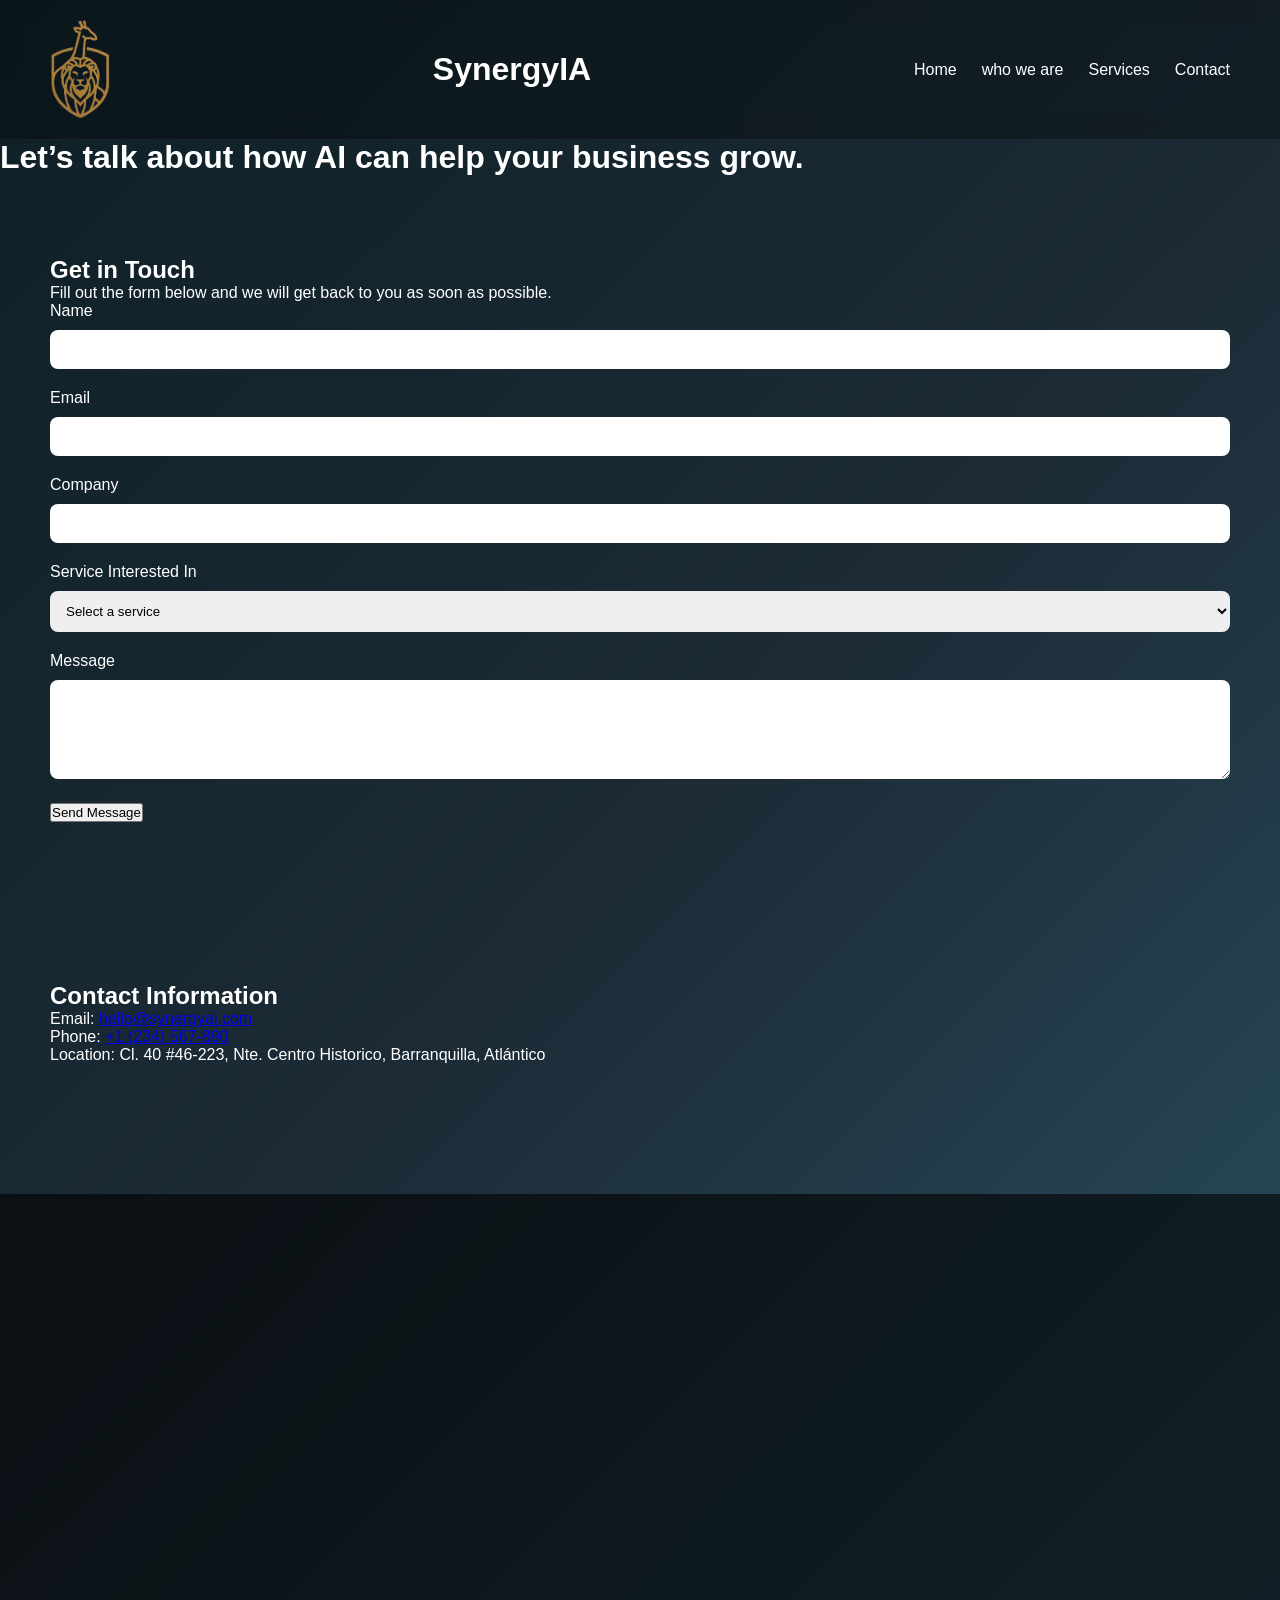
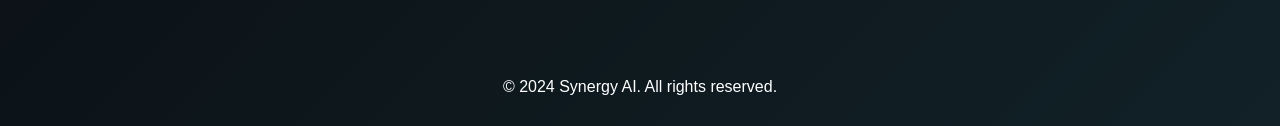
==== contact.html @ b2319dc8 "Update code" ====
<!DOCTYPE html>
<html lang="en">
<head>
  <meta charset="UTF-8">
  <meta name="viewport" content="width=device-width, initial-scale=1.0">
  <title> Contact - Synergy AI</title>
  <meta name="description" content="Contact Synergy AI for AI consulting, strategy, implementation, and training services.">
    <link rel="stylesheet" href="styles.css">
    <link rel="icon" type="image/png"  href="SynergyIA.png">

</head>
<body>
    <header>
        <img class="logo" src="SynergyIA.png" alt="Logo"> 
        <h1>SynergyIA</h1>
        <nav>
            <ul>
                <li><a href="index.html">Home</a></li>
                <li><a href="who_we_are.html">who we are </a></li>
                <li><a href="services.html">Services</a></li>
                <li><a href="contact.html" class="active">Contact</a></li>
            </ul>
        </nav>
    </header>

        <H1>Let’s talk about how AI can help your business grow.</H1>


    <main>
        <section>
            <h2>Get in Touch</h2>
            <p>Fill out the form below and we will get back to you as soon as possible.</p>

            <form action="#" method="post">
            <label for="name">Name</label>
            <input type="text" id="name" name="name" required>

            <label for="email">Email</label>
            <input type="email" id="email" name="email" required>

            <label for="company">Company</label>
            <input type="text" id="company" name="company">

            <label for="service">Service Interested In</label>
            <select id="service" name="service">
            <option value="">Select a service</option>
            <option value="audit">AI Audit</option>
            <option value="strategy">AI Strategy</option>
            <option value="implementation">AI Implementation</option>
            <option value="training">Team Training</option>
            </select>

            <label for="message">Message</label>
            <textarea id="message" name="message" rows="5" required></textarea>

            <button type="submit">Send Message</button>
            </form>
        </section>

        <section>
            <h2>Contact Information</h2>
            <p>Email: <a href="hello@synergyai.com">hello@synergyai.com</a></p>
            <p>Phone: <a href="tel:+1234567890">+1 (234) 567-890</a></p>
            <p>Location: Cl. 40 #46-223, Nte. Centro Historico, Barranquilla, Atlántico</p>
            </section>
    </main>

</body>

        <footer>
                <iframe src="https://www.google.com/maps/embed?pb=!1m18!1m12!1m3!1d3916.6663840545234!2d-74.78323822630094!3d10.98853455524828!2m3!1f0!2f0!3f0!3m2!1i1024!2i768!4f13.1!3m3!1m2!1s0x8ef42d0025832995%3A0x6ee5ef55547f7da6!2sRiwi!5e0!3m2!1ses-419!2sco!4v1775867979287!5m2!1ses-419!2sco" width="600" height="450" style="border:0;" allowfullscreen="" loading="lazy" referrerpolicy="no-referrer-when-downgrade"></iframe>
                <p>© 2024 Synergy AI. All rights reserved.</p>
        </footer>
</html>
---- styles.css ----
/* ===== RESET ===== */
* {
    margin: 0;
    padding: 0;
    box-sizing: border-box;
}

/* ===== BODY ===== */
body {
    font-family: 'Segoe UI', sans-serif;
    background: linear-gradient(135deg, #0f2027, #1c2b36, #2c5364);
    color: white;
}

/* ===== HEADER ===== */
header {
    display: flex;
    justify-content: space-between;
    align-items: center;
    padding: 20px 50px;
    background: rgba(0,0,0,0.3);
    backdrop-filter: blur(10px);
    position: sticky;
    top: 0;
    z-index: 1000;
}

.logo {
    width: 60px;
}

/* NAV */
nav ul {
    display: flex;
    gap: 25px;
    list-style: none;
}

nav a {
    color: white;
    text-decoration: none;
    font-weight: 500;
    transition: 0.3s;
}

nav a:hover {
    color: #B88E44;
}

/* ===== HERO SECTION ===== */
.hero {
    height: 90vh;
    display: flex;
    justify-content: center;
    align-items: center;
    text-align: center;
    flex-direction: column;
    padding: 0 20px;
}

.hero h1 {
    font-size: 3rem;
    max-width: 800px;
}

.hero p {
    margin-top: 20px;
    font-size: 1.2rem;
    color: #ccc;
    max-width: 600px;
}

/* BOTÓN PRINCIPAL */
.btn-primary {
    margin-top: 30px;
    padding: 15px 30px;
    background: linear-gradient(135deg, #B88E44, #d4af37);
    border: none;
    border-radius: 10px;
    color: white;
    font-weight: bold;
    cursor: pointer;
    transition: 0.3s;
    text-decoration: none;
}

.btn-primary:hover {
    transform: translateY(-3px);
    box-shadow: 0 10px 25px rgba(184, 142, 68, 0.5);
}

/* ===== SECCIONES ===== */
section {
    padding: 80px 50px;
}

/* TITULOS */
.section-title {
    text-align: center;
    margin-bottom: 40px;
}

/* ===== CARDS (SERVICIOS) ===== */
.cards {
    display: grid;
    grid-template-columns: repeat(auto-fit, minmax(250px, 1fr));
    gap: 25px;
}

.card {
    background: rgba(255,255,255,0.05);
    padding: 25px;
    border-radius: 15px;
    backdrop-filter: blur(10px);
    transition: 0.3s;
    border: 1px solid rgba(255,255,255,0.1);
}

.card:hover {
    transform: translateY(-10px);
    box-shadow: 0 15px 40px rgba(184, 142, 68, 0.4);
}

/* ===== BENEFICIOS ===== */
.features {
    display: grid;
    grid-template-columns: repeat(auto-fit, minmax(200px,1fr));
    gap: 20px;
    text-align: center;
}

.feature {
    padding: 20px;
}

/* ===== CTA FINAL ===== */
.cta {
    text-align: center;
    background: linear-gradient(135deg, #B88E44, #8a6b2f);
    border-radius: 20px;
    margin: 50px;
    padding: 50px 20px;
}

.cta h2 {
    margin-bottom: 20px;
}

/* ===== FOOTER ===== */
footer {
    text-align: center;
    padding: 30px;
    background: rgba(0,0,0,0.6);
    margin-top: 50px;
}

/* ===== FORM ===== */
input, textarea, select {
    width: 100%;
    padding: 12px;
    margin-top: 10px;
    margin-bottom: 20px;
    border-radius: 8px;
    border: none;
}

/* ===== RESPONSIVE ===== */
@media (max-width: 768px) {
    header {
        flex-direction: column;
    }

    .hero h1 {
        font-size: 2rem;
    }
}
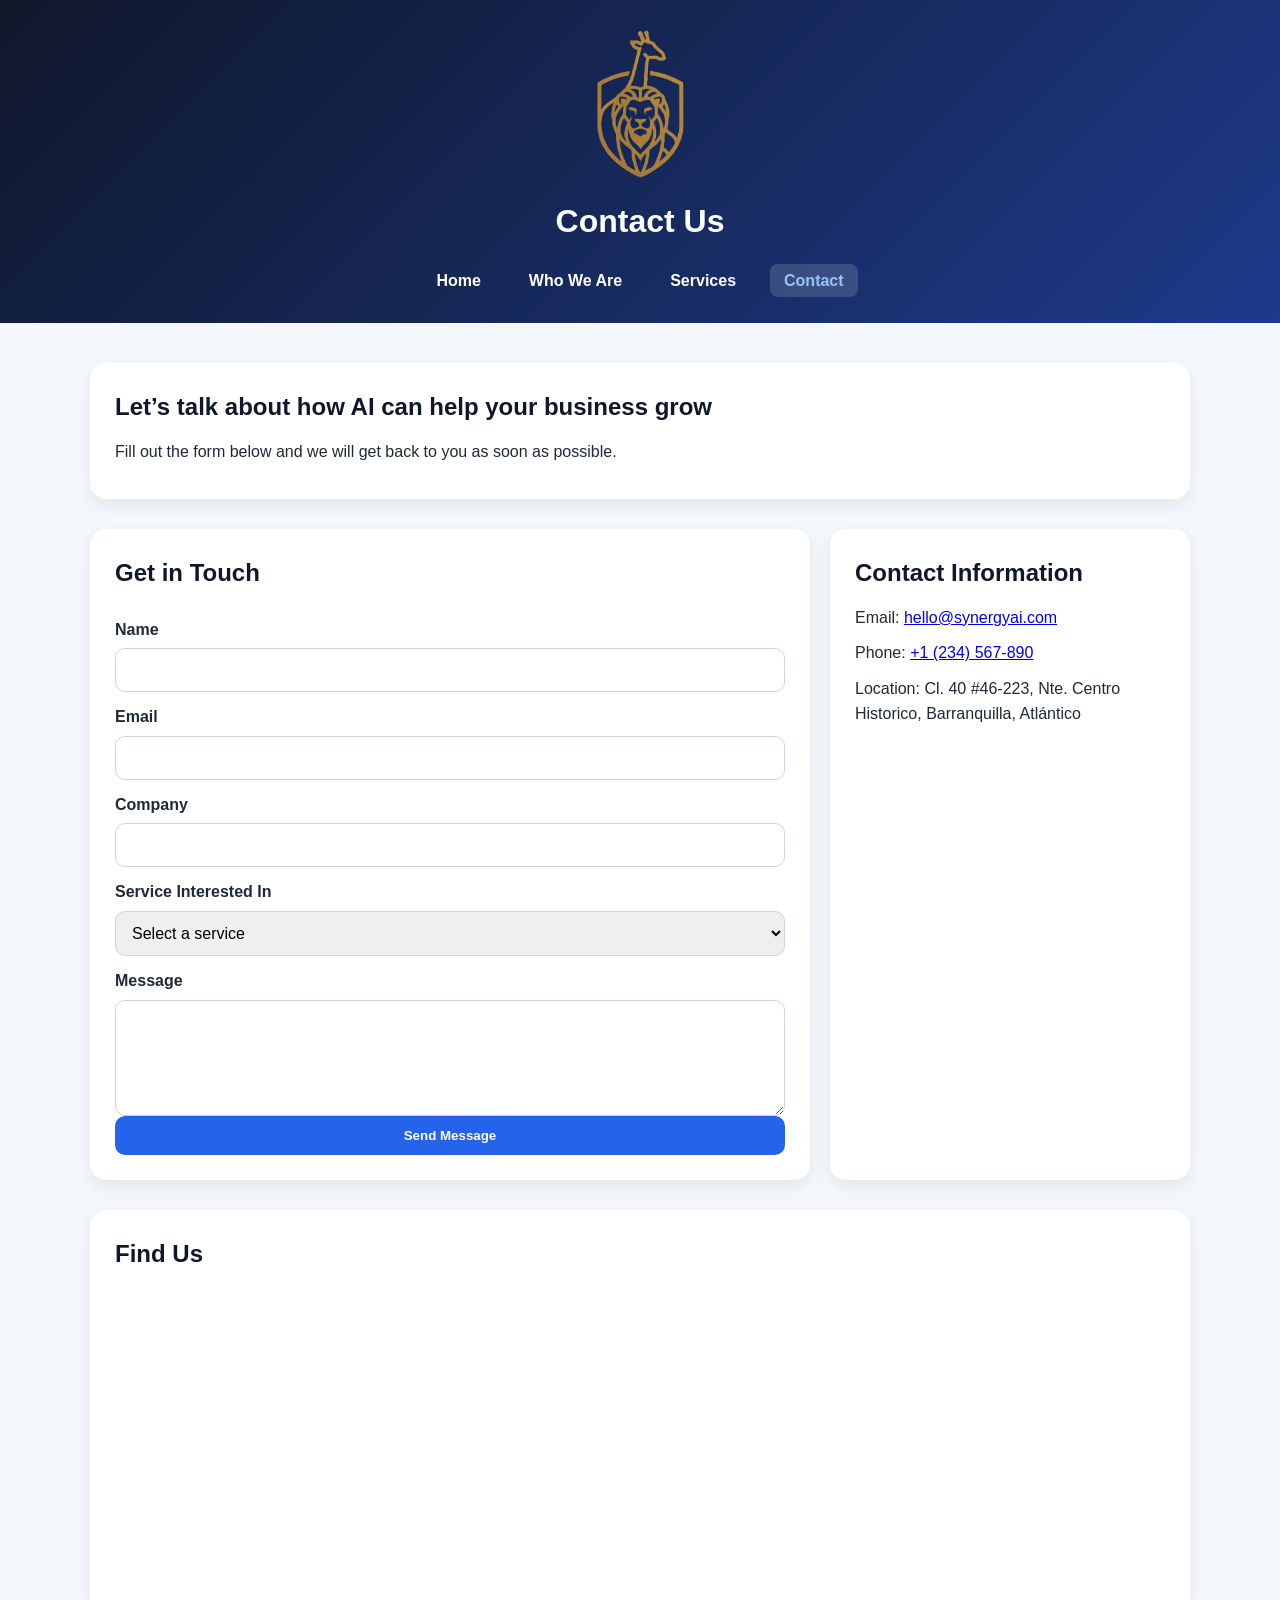
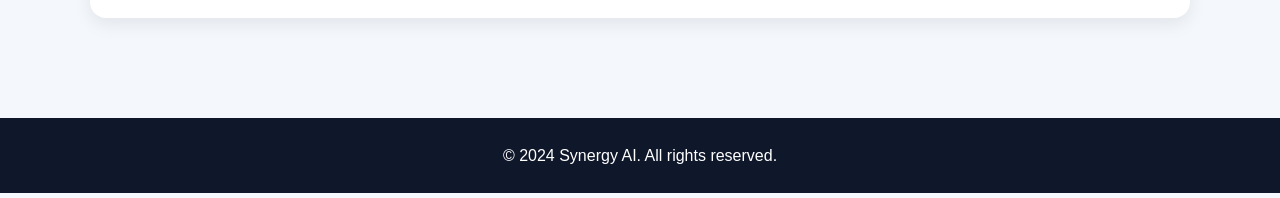
==== commit ba7b258d: "update code" ====
--- a/contact.html
+++ b/contact.html
@@ -1,77 +1,91 @@
 <!DOCTYPE html>
 <html lang="en">
 <head>
-  <meta charset="UTF-8">
-  <meta name="viewport" content="width=device-width, initial-scale=1.0">
-  <title> Contact - Synergy AI</title>
-  <meta name="description" content="Contact Synergy AI for AI consulting, strategy, implementation, and training services.">
+    <meta charset="UTF-8">
+    <meta name="viewport" content="width=device-width, initial-scale=1.0">
+    <title>Contact | Synergy AI</title>
+    <meta name="description" content="Contact Synergy AI for AI consulting, strategy, implementation, and training services.">
     <link rel="stylesheet" href="styles.css">
-    <link rel="icon" type="image/png"  href="SynergyIA.png">
-
+    <link rel="icon" type="image/png" href="SynergyIA.png">
 </head>
 <body>
-    <header>
-        <img class="logo" src="SynergyIA.png" alt="Logo"> 
-        <h1>SynergyIA</h1>
-        <nav>
-            <ul>
-                <li><a href="index.html">Home</a></li>
-                <li><a href="who_we_are.html">who we are </a></li>
-                <li><a href="services.html">Services</a></li>
-                <li><a href="contact.html" class="active">Contact</a></li>
-            </ul>
-        </nav>
+    <header class="site-header">
+        <div class="container">
+            <img class="logo" src="SynergyIA.png" alt="SynergyIA logo">
+            <h1>Contact Us</h1>
+            <nav>
+                <ul class="nav-menu">
+                    <li><a href="index.html">Home</a></li>
+                    <li><a href="who_we_are.html">Who We Are</a></li>
+                    <li><a href="services.html">Services</a></li>
+                    <li><a href="contact.html" class="active">Contact</a></li>
+                </ul>
+            </nav>
+        </div>
     </header>
 
-        <H1>Let’s talk about how AI can help your business grow.</H1>
-
-
-    <main>
-        <section>
-            <h2>Get in Touch</h2>
+    <main class="container">
+        <section class="card">
+            <h2>Let’s talk about how AI can help your business grow</h2>
             <p>Fill out the form below and we will get back to you as soon as possible.</p>
-
-            <form action="#" method="post">
-            <label for="name">Name</label>
-            <input type="text" id="name" name="name" required>
-
-            <label for="email">Email</label>
-            <input type="email" id="email" name="email" required>
-
-            <label for="company">Company</label>
-            <input type="text" id="company" name="company">
-
-            <label for="service">Service Interested In</label>
-            <select id="service" name="service">
-            <option value="">Select a service</option>
-            <option value="audit">AI Audit</option>
-            <option value="strategy">AI Strategy</option>
-            <option value="implementation">AI Implementation</option>
-            <option value="training">Team Training</option>
-            </select>
-
-            <label for="message">Message</label>
-            <textarea id="message" name="message" rows="5" required></textarea>
-
-            <button type="submit">Send Message</button>
-            </form>
         </section>
 
-        <section>
-            <h2>Contact Information</h2>
-            <p>Email: <a href="hello@synergyai.com">hello@synergyai.com</a></p>
-            <p>Phone: <a href="tel:+1234567890">+1 (234) 567-890</a></p>
-            <p>Location: Cl. 40 #46-223, Nte. Centro Historico, Barranquilla, Atlántico</p>
-            </section>
+        <section class="contact-grid">
+            <div class="card">
+                <h2>Get in Touch</h2>
+
+                <form action="#" method="post">
+                    <label for="name">Name</label>
+                    <input type="text" id="name" name="name" required>
+
+                    <label for="email">Email</label>
+                    <input type="email" id="email" name="email" required>
+
+                    <label for="company">Company</label>
+                    <input type="text" id="company" name="company">
+
+                    <label for="service">Service Interested In</label>
+                    <select id="service" name="service">
+                        <option value="">Select a service</option>
+                        <option value="audit">AI Audit</option>
+                        <option value="strategy">AI Strategy</option>
+                        <option value="implementation">AI Implementation</option>
+                        <option value="training">Team Training</option>
+                    </select>
+
+                    <label for="message">Message</label>
+                    <textarea id="message" name="message" rows="5" required></textarea>
+
+                    <button type="submit" class="btn">Send Message</button>
+                </form>
+            </div>
+
+            <div class="card">
+                <h2>Contact Information</h2>
+                <p>Email: <a href="mailto:hello@synergyai.com">hello@synergyai.com</a></p>
+                <p>Phone: <a href="tel:+1234567890">+1 (234) 567-890</a></p>
+                <p>Location: Cl. 40 #46-223, Nte. Centro Historico, Barranquilla, Atlántico</p>
+            </div>
+        </section>
+
+        <section class="card">
+            <h2>Find Us</h2>
+            <iframe
+                src="https://www.google.com/maps/embed?pb=!1m18!1m12!1m3!1d3916.6663840545234!2d-74.78323822630094!3d10.98853455524828!2m3!1f0!2f0!3f0!3m2!1i1024!2i768!4f13.1!3m3!1m2!1s0x8ef42d0025832995%3A0x6ee5ef55547f7da6!2sRiwi!5e0!3m2!1ses-419!2sco!4v1775867979287!5m2!1ses-419!2sco"
+                width="100%"
+                height="300"
+                style="border:0;"
+                allowfullscreen=""
+                loading="lazy"
+                referrerpolicy="no-referrer-when-downgrade">
+            </iframe>
+        </section>
     </main>
 
+    <footer class="site-footer">
+        <div class="container">
+            <p>© 2024 Synergy AI. All rights reserved.</p>
+        </div>
+    </footer>
 </body>
-
-        <footer>
-                <iframe src="https://www.google.com/maps/embed?pb=!1m18!1m12!1m3!1d3916.6663840545234!2d-74.78323822630094!3d10.98853455524828!2m3!1f0!2f0!3f0!3m2!1i1024!2i768!4f13.1!3m3!1m2!1s0x8ef42d0025832995%3A0x6ee5ef55547f7da6!2sRiwi!5e0!3m2!1ses-419!2sco!4v1775867979287!5m2!1ses-419!2sco" width="600" height="450" style="border:0;" allowfullscreen="" loading="lazy" referrerpolicy="no-referrer-when-downgrade"></iframe>
-                <p>© 2024 Synergy AI. All rights reserved.</p>
-        </footer>
-</html>
-
-
-
+</html>
--- a/styles.css
+++ b/styles.css
@@ -1,176 +1,258 @@
-/* ===== RESET ===== */
 * {
     margin: 0;
     padding: 0;
     box-sizing: border-box;
 }
 
-/* ===== BODY ===== */
 body {
-    font-family: 'Segoe UI', sans-serif;
-    background: linear-gradient(135deg, #0f2027, #1c2b36, #2c5364);
-    color: white;
-}
-
-/* ===== HEADER ===== */
-header {
-    display: flex;
-    justify-content: space-between;
-    align-items: center;
-    padding: 20px 50px;
-    background: rgba(0,0,0,0.3);
-    backdrop-filter: blur(10px);
-    position: sticky;
-    top: 0;
-    z-index: 1000;
+    font-family: Arial, sans-serif;
+    line-height: 1.6;
+    background-color: #f4f7fb;
+    color: #1f2937;
+}
+
+.container {
+    width: 90%;
+    max-width: 1100px;
+    margin: 0 auto;
+}
+
+.site-header {
+    background: linear-gradient(135deg, #0f172a, #1e3a8a);
+    color: white;
+    padding: 30px 20px;
+    text-align: center;
 }
 
 .logo {
-    width: 60px;
-}
-
-/* NAV */
-nav ul {
-    display: flex;
-    gap: 25px;
+    width: 90px;
+    height: auto;
+    margin-bottom: 10px;
+}
+
+.site-header h1 {
+    margin-bottom: 20px;
+    font-size: 2rem;
+}
+
+.nav-menu {
     list-style: none;
-}
-
-nav a {
-    color: white;
-    text-decoration: none;
-    font-weight: 500;
-    transition: 0.3s;
-}
-
-nav a:hover {
-    color: #B88E44;
-}
-
-/* ===== HERO SECTION ===== */
-.hero {
-    height: 90vh;
     display: flex;
     justify-content: center;
-    align-items: center;
-    text-align: center;
-    flex-direction: column;
-    padding: 0 20px;
-}
-
-.hero h1 {
-    font-size: 3rem;
-    max-width: 800px;
+    gap: 20px;
+    flex-wrap: wrap;
+}
+
+.nav-menu a {
+    color: white;
+    text-decoration: none;
+    font-weight: bold;
+    padding: 8px 14px;
+    border-radius: 8px;
+    transition: background-color 0.3s ease, color 0.3s ease;
+}
+
+.nav-menu a:hover,
+.nav-menu a.active {
+    background-color: rgba(255, 255, 255, 0.15);
+    color: #93c5fd;
+}
+
+main {
+    padding: 40px 0;
+}
+
+section {
+    margin-bottom: 30px;
+}
+
+.hero {
+    background: white;
+    padding: 30px;
+    border-radius: 16px;
+    box-shadow: 0 6px 18px rgba(0, 0, 0, 0.08);
+    text-align: center;
+}
+
+.hero h2 {
+    margin-bottom: 15px;
+    color: #0f172a;
 }
 
 .hero p {
-    margin-top: 20px;
-    font-size: 1.2rem;
-    color: #ccc;
-    max-width: 600px;
-}
-
-/* BOTÓN PRINCIPAL */
-.btn-primary {
-    margin-top: 30px;
-    padding: 15px 30px;
-    background: linear-gradient(135deg, #B88E44, #d4af37);
+    margin-bottom: 15px;
+}
+
+.card,
+.team-card {
+    background-color: white;
+    padding: 25px;
+    border-radius: 16px;
+    box-shadow: 0 6px 18px rgba(0, 0, 0, 0.08);
+}
+
+.card h2,
+.card h3,
+.team-card h3 {
+    margin-bottom: 12px;
+    color: #0f172a;
+}
+
+.card p,
+.team-card p {
+    margin-bottom: 10px;
+}
+
+.grid {
+    display: grid;
+    grid-template-columns: repeat(2, 1fr);
+    gap: 20px;
+}
+
+.benefits-list {
+    margin: 20px 0;
+    padding-left: 20px;
+    text-align: left;
+}
+
+.benefits-list li {
+    margin-bottom: 10px;
+}
+
+.btn {
+    display: inline-block;
+    background-color: #2563eb;
+    color: white;
+    text-decoration: none;
+    padding: 12px 20px;
     border: none;
     border-radius: 10px;
-    color: white;
-    font-weight: bold;
     cursor: pointer;
-    transition: 0.3s;
-    text-decoration: none;
-}
-
-.btn-primary:hover {
-    transform: translateY(-3px);
-    box-shadow: 0 10px 25px rgba(184, 142, 68, 0.5);
-}
-
-/* ===== SECCIONES ===== */
-section {
-    padding: 80px 50px;
-}
-
-/* TITULOS */
+    font-weight: bold;
+    transition: background-color 0.3s ease;
+}
+
+.btn:hover {
+    background-color: #1d4ed8;
+}
+
 .section-title {
-    text-align: center;
-    margin-bottom: 40px;
-}
-
-/* ===== CARDS (SERVICIOS) ===== */
-.cards {
-    display: grid;
-    grid-template-columns: repeat(auto-fit, minmax(250px, 1fr));
-    gap: 25px;
-}
-
-.card {
-    background: rgba(255,255,255,0.05);
-    padding: 25px;
-    border-radius: 15px;
-    backdrop-filter: blur(10px);
-    transition: 0.3s;
-    border: 1px solid rgba(255,255,255,0.1);
-}
-
-.card:hover {
-    transform: translateY(-10px);
-    box-shadow: 0 15px 40px rgba(184, 142, 68, 0.4);
-}
-
-/* ===== BENEFICIOS ===== */
-.features {
-    display: grid;
-    grid-template-columns: repeat(auto-fit, minmax(200px,1fr));
-    gap: 20px;
-    text-align: center;
-}
-
-.feature {
-    padding: 20px;
-}
-
-/* ===== CTA FINAL ===== */
-.cta {
-    text-align: center;
-    background: linear-gradient(135deg, #B88E44, #8a6b2f);
-    border-radius: 20px;
-    margin: 50px;
-    padding: 50px 20px;
-}
-
-.cta h2 {
+    margin-bottom: 8px;
+    color: #0f172a;
+}
+
+.section-subtitle {
     margin-bottom: 20px;
-}
-
-/* ===== FOOTER ===== */
-footer {
-    text-align: center;
-    padding: 30px;
-    background: rgba(0,0,0,0.6);
-    margin-top: 50px;
-}
-
-/* ===== FORM ===== */
-input, textarea, select {
+    color: #475569;
+}
+
+.team-card {
+    text-align: center;
+}
+
+.team-avatar {
+    font-size: 3rem;
+    margin-bottom: 10px;
+}
+
+.team-role {
+    color: #2563eb;
+    font-weight: bold;
+}
+
+form {
+    display: flex;
+    flex-direction: column;
+}
+
+label {
+    margin-top: 12px;
+    margin-bottom: 6px;
+    font-weight: bold;
+}
+
+input,
+select,
+textarea {
     width: 100%;
     padding: 12px;
-    margin-top: 10px;
-    margin-bottom: 20px;
-    border-radius: 8px;
-    border: none;
-}
-
-/* ===== RESPONSIVE ===== */
+    border: 1px solid #cbd5e1;
+    border-radius: 10px;
+    font-size: 1rem;
+}
+
+textarea {
+    resize: vertical;
+}
+
+.contact-grid {
+    display: grid;
+    grid-template-columns: 2fr 1fr;
+    gap: 20px;
+}
+
+details {
+    margin-top: 12px;
+    padding: 12px;
+    background-color: #f8fafc;
+    border-radius: 10px;
+    border: 1px solid #e2e8f0;
+}
+
+summary {
+    cursor: pointer;
+    font-weight: bold;
+    color: #0f172a;
+}
+
+.cta {
+    text-align: center;
+}
+
+.site-footer {
+    background-color: #0f172a;
+    color: white;
+    text-align: center;
+    padding: 25px 20px;
+    margin-top: 30px;
+}
+
+.site-footer a {
+    color: #93c5fd;
+    text-decoration: none;
+}
+
+.site-footer a:hover {
+    text-decoration: underline;
+}
+
+iframe {
+    width: 100%;
+    border-radius: 12px;
+}
+
 @media (max-width: 768px) {
-    header {
+    .grid,
+    .contact-grid {
+        grid-template-columns: 1fr;
+    }
+
+    .nav-menu {
         flex-direction: column;
-    }
-
-    .hero h1 {
-        font-size: 2rem;
+        gap: 10px;
+    }
+
+    .site-header h1 {
+        font-size: 1.6rem;
+    }
+
+    .logo {
+        width: 75px;
+    }
+
+    .hero,
+    .card,
+    .team-card {
+        padding: 20px;
     }
 }
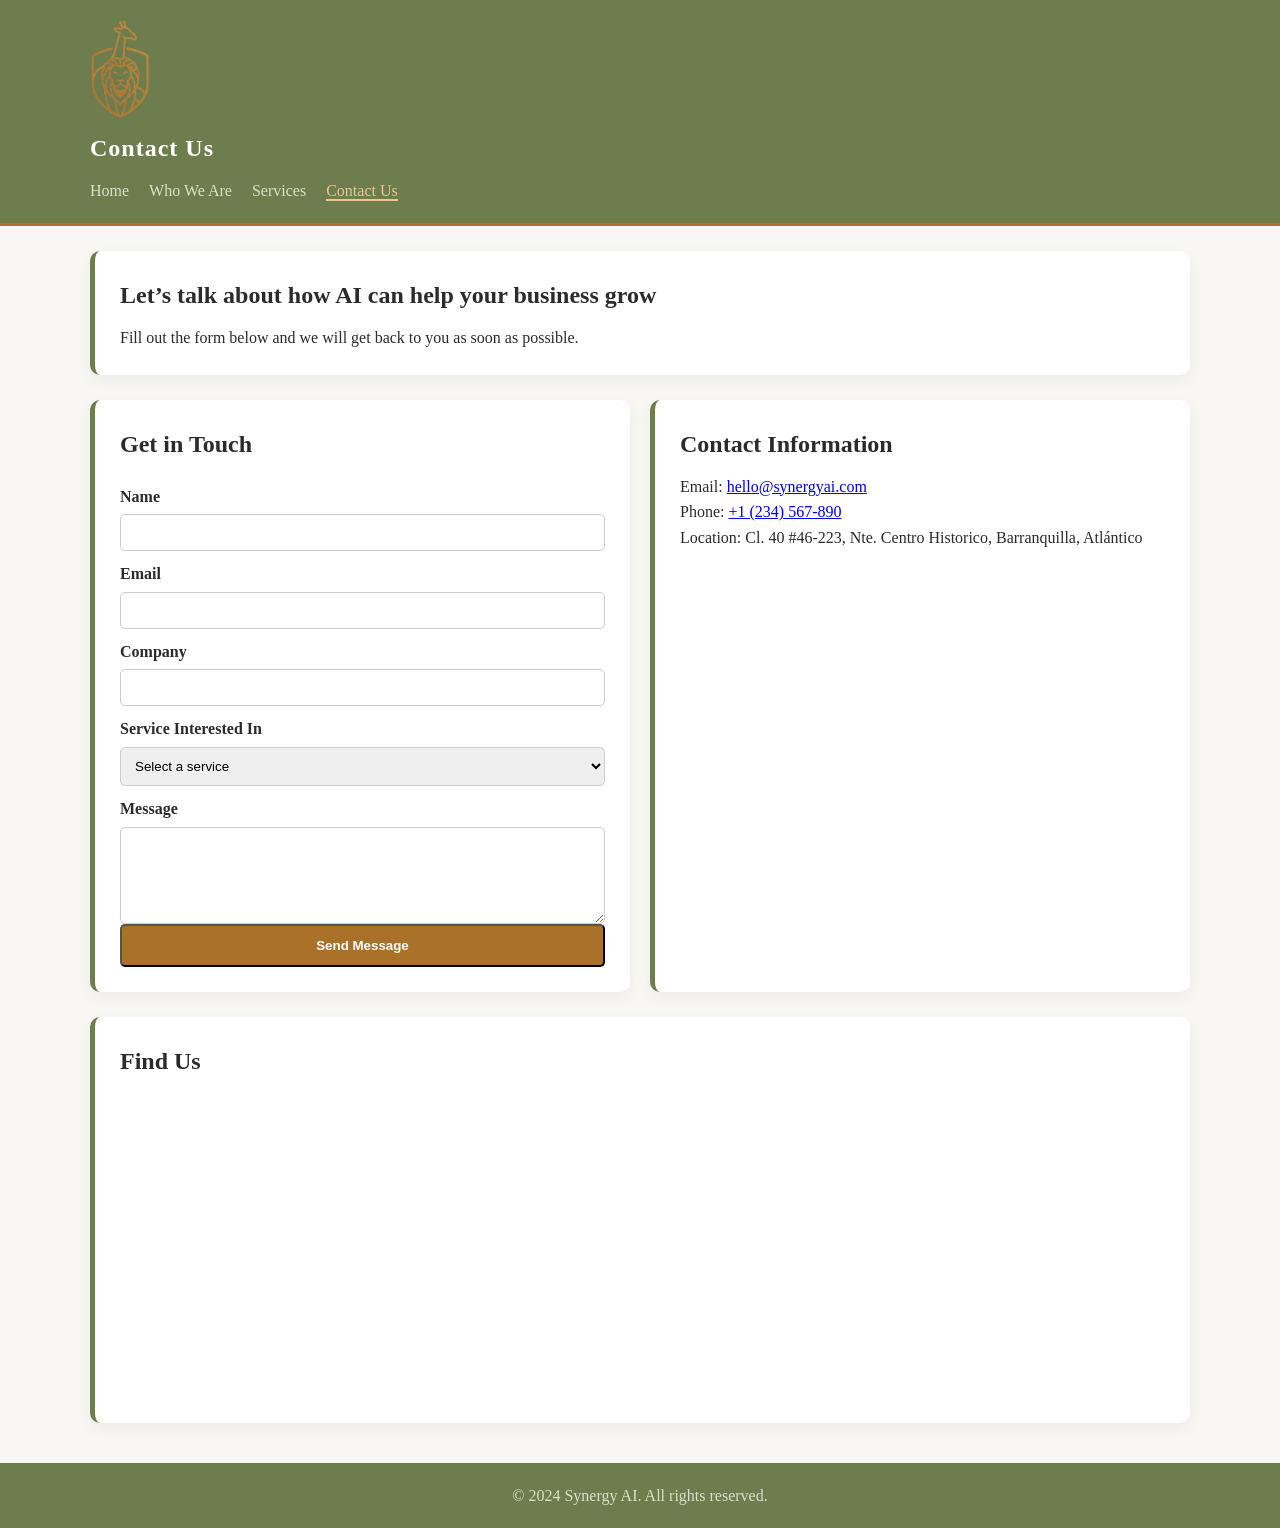
==== commit 6011c813: "Actualizacion codigo" ====
--- a/contact.html
+++ b/contact.html
@@ -18,7 +18,7 @@
                     <li><a href="index.html">Home</a></li>
                     <li><a href="who_we_are.html">Who We Are</a></li>
                     <li><a href="services.html">Services</a></li>
-                    <li><a href="contact.html" class="active">Contact</a></li>
+                    <li><a href="contact.html" class="active">Contact Us</a></li>
                 </ul>
             </nav>
         </div>
--- a/styles.css
+++ b/styles.css
@@ -1,258 +1,210 @@
+/* RESET */
 * {
     margin: 0;
     padding: 0;
     box-sizing: border-box;
 }
 
+/* BODY */
 body {
-    font-family: Arial, sans-serif;
+    font-family: "Playfair Display", serif;
+    background-color: #F8F7F4;
+    color: #2b2b2b;
     line-height: 1.6;
-    background-color: #f4f7fb;
-    color: #1f2937;
-}
-
+}
+
+/* CONTAINER */
 .container {
     width: 90%;
     max-width: 1100px;
-    margin: 0 auto;
-}
-
+    margin: auto;
+}
+
+/* HEADER */
 .site-header {
-    background: linear-gradient(135deg, #0f172a, #1e3a8a);
+    background-color: #6E7D4E;
     color: white;
-    padding: 30px 20px;
-    text-align: center;
+    padding: 20px 0;
+    border-bottom: 3px solid #AA7229;
 }
 
 .logo {
-    width: 90px;
-    height: auto;
+    width: 60px;
+    display: block;
     margin-bottom: 10px;
 }
 
 .site-header h1 {
-    margin-bottom: 20px;
-    font-size: 2rem;
-}
-
+    font-size: 24px;
+    letter-spacing: 1px;
+}
+
+/* NAV */
 .nav-menu {
     list-style: none;
     display: flex;
-    justify-content: center;
     gap: 20px;
-    flex-wrap: wrap;
+    margin-top: 10px;
 }
 
 .nav-menu a {
+    text-decoration: none;
+    color: #D8E0C7;
+    font-weight: 500;
+    transition: 0.3s;
+}
+
+.nav-menu a:hover,
+.nav-menu .active {
+    color: #F0C48C;
+    border-bottom: 2px solid #F0C48C;
+}
+
+/* HERO */
+.hero {
+    background-color: #D8E0C7;
+    padding: 50px 30px;
+    border-radius: 10px;
+    margin-top: 30px;
+    text-align: center;
+}
+
+.hero h2 {
+    font-size: 28px;
+    margin-bottom: 15px;
+    color: #3a3a3a;
+}
+
+.hero p {
+    margin-bottom: 15px;
+}
+
+/* LIST */
+.benefits-list {
+    list-style: none;
+    margin: 20px 0;
+}
+
+.benefits-list li {
+    margin-bottom: 8px;
+}
+
+/* BUTTON */
+.btn {
+    display: inline-block;
+    background-color: #AA7229;
     color: white;
+    padding: 12px 20px;
+    border-radius: 5px;
     text-decoration: none;
     font-weight: bold;
-    padding: 8px 14px;
-    border-radius: 8px;
-    transition: background-color 0.3s ease, color 0.3s ease;
-}
-
-.nav-menu a:hover,
-.nav-menu a.active {
-    background-color: rgba(255, 255, 255, 0.15);
-    color: #93c5fd;
-}
-
-main {
-    padding: 40px 0;
-}
-
-section {
-    margin-bottom: 30px;
-}
-
-.hero {
-    background: white;
-    padding: 30px;
-    border-radius: 16px;
-    box-shadow: 0 6px 18px rgba(0, 0, 0, 0.08);
-    text-align: center;
-}
-
-.hero h2 {
-    margin-bottom: 15px;
-    color: #0f172a;
-}
-
-.hero p {
-    margin-bottom: 15px;
-}
-
-.card,
-.team-card {
+    transition: 0.3s;
+}
+
+.btn:hover {
+    background-color: #8c5c21;
+}
+
+/* CARDS */
+.card {
     background-color: white;
     padding: 25px;
-    border-radius: 16px;
-    box-shadow: 0 6px 18px rgba(0, 0, 0, 0.08);
-}
-
-.card h2,
-.card h3,
-.team-card h3 {
-    margin-bottom: 12px;
-    color: #0f172a;
-}
-
-.card p,
-.team-card p {
+    margin-top: 25px;
+    border-radius: 10px;
+    box-shadow: 0 5px 15px rgba(0,0,0,0.05);
+    border-left: 5px solid #6E7D4E;
+}
+
+.card h2 {
     margin-bottom: 10px;
 }
 
+/* GRID */
 .grid {
     display: grid;
-    grid-template-columns: repeat(2, 1fr);
+    grid-template-columns: repeat(auto-fit, minmax(250px, 1fr));
     gap: 20px;
-}
-
-.benefits-list {
-    margin: 20px 0;
-    padding-left: 20px;
-    text-align: left;
-}
-
-.benefits-list li {
+    margin-top: 20px;
+}
+
+/* TEAM */
+.team-card {
+    background: white;
+    padding: 20px;
+    border-radius: 10px;
+    text-align: center;
+    border-top: 4px solid #6E7D4E;
+}
+
+.team-avatar {
+    font-size: 40px;
     margin-bottom: 10px;
 }
 
-.btn {
-    display: inline-block;
-    background-color: #2563eb;
-    color: white;
-    text-decoration: none;
-    padding: 12px 20px;
-    border: none;
-    border-radius: 10px;
-    cursor: pointer;
+.team-role {
+    color: #AA7229;
     font-weight: bold;
-    transition: background-color 0.3s ease;
-}
-
-.btn:hover {
-    background-color: #1d4ed8;
-}
-
-.section-title {
-    margin-bottom: 8px;
-    color: #0f172a;
-}
-
-.section-subtitle {
-    margin-bottom: 20px;
-    color: #475569;
-}
-
-.team-card {
-    text-align: center;
-}
-
-.team-avatar {
-    font-size: 3rem;
-    margin-bottom: 10px;
-}
-
-.team-role {
-    color: #2563eb;
-    font-weight: bold;
-}
-
+}
+
+/* CONTACT GRID */
+.contact-grid {
+    display: grid;
+    grid-template-columns: 1fr 1fr;
+    gap: 20px;
+}
+
+/* FORM */
 form {
     display: flex;
     flex-direction: column;
 }
 
-label {
-    margin-top: 12px;
-    margin-bottom: 6px;
+form label {
+    margin-top: 10px;
     font-weight: bold;
 }
 
-input,
-select,
-textarea {
-    width: 100%;
-    padding: 12px;
-    border: 1px solid #cbd5e1;
-    border-radius: 10px;
-    font-size: 1rem;
-}
-
-textarea {
-    resize: vertical;
-}
-
-.contact-grid {
-    display: grid;
-    grid-template-columns: 2fr 1fr;
-    gap: 20px;
-}
-
-details {
-    margin-top: 12px;
-    padding: 12px;
-    background-color: #f8fafc;
-    border-radius: 10px;
-    border: 1px solid #e2e8f0;
-}
-
-summary {
-    cursor: pointer;
-    font-weight: bold;
-    color: #0f172a;
-}
-
-.cta {
+form input,
+form select,
+form textarea {
+    padding: 10px;
+    margin-top: 5px;
+    border-radius: 5px;
+    border: 1px solid #ccc;
+}
+
+form input:focus,
+form textarea:focus,
+form select:focus {
+    outline: none;
+    border-color: #6E7D4E;
+}
+
+/* FOOTER */
+.site-footer {
+    background-color: #6E7D4E;
+    color: #D8E0C7;
     text-align: center;
-}
-
-.site-footer {
-    background-color: #0f172a;
-    color: white;
-    text-align: center;
-    padding: 25px 20px;
-    margin-top: 30px;
-}
-
-.site-footer a {
-    color: #93c5fd;
-    text-decoration: none;
-}
-
-.site-footer a:hover {
-    text-decoration: underline;
-}
-
+    padding: 20px;
+    margin-top: 40px;
+}
+
+/* MAP */
 iframe {
-    width: 100%;
-    border-radius: 12px;
-}
-
+    border-radius: 10px;
+}
+
+/* RESPONSIVE */
 @media (max-width: 768px) {
-    .grid,
+    .nav-menu {
+        flex-direction: column;
+    }
+
     .contact-grid {
         grid-template-columns: 1fr;
     }
 
-    .nav-menu {
-        flex-direction: column;
-        gap: 10px;
-    }
-
-    .site-header h1 {
-        font-size: 1.6rem;
-    }
-
-    .logo {
-        width: 75px;
-    }
-
-    .hero,
-    .card,
-    .team-card {
-        padding: 20px;
+    .hero h2 {
+        font-size: 22px;
     }
 }
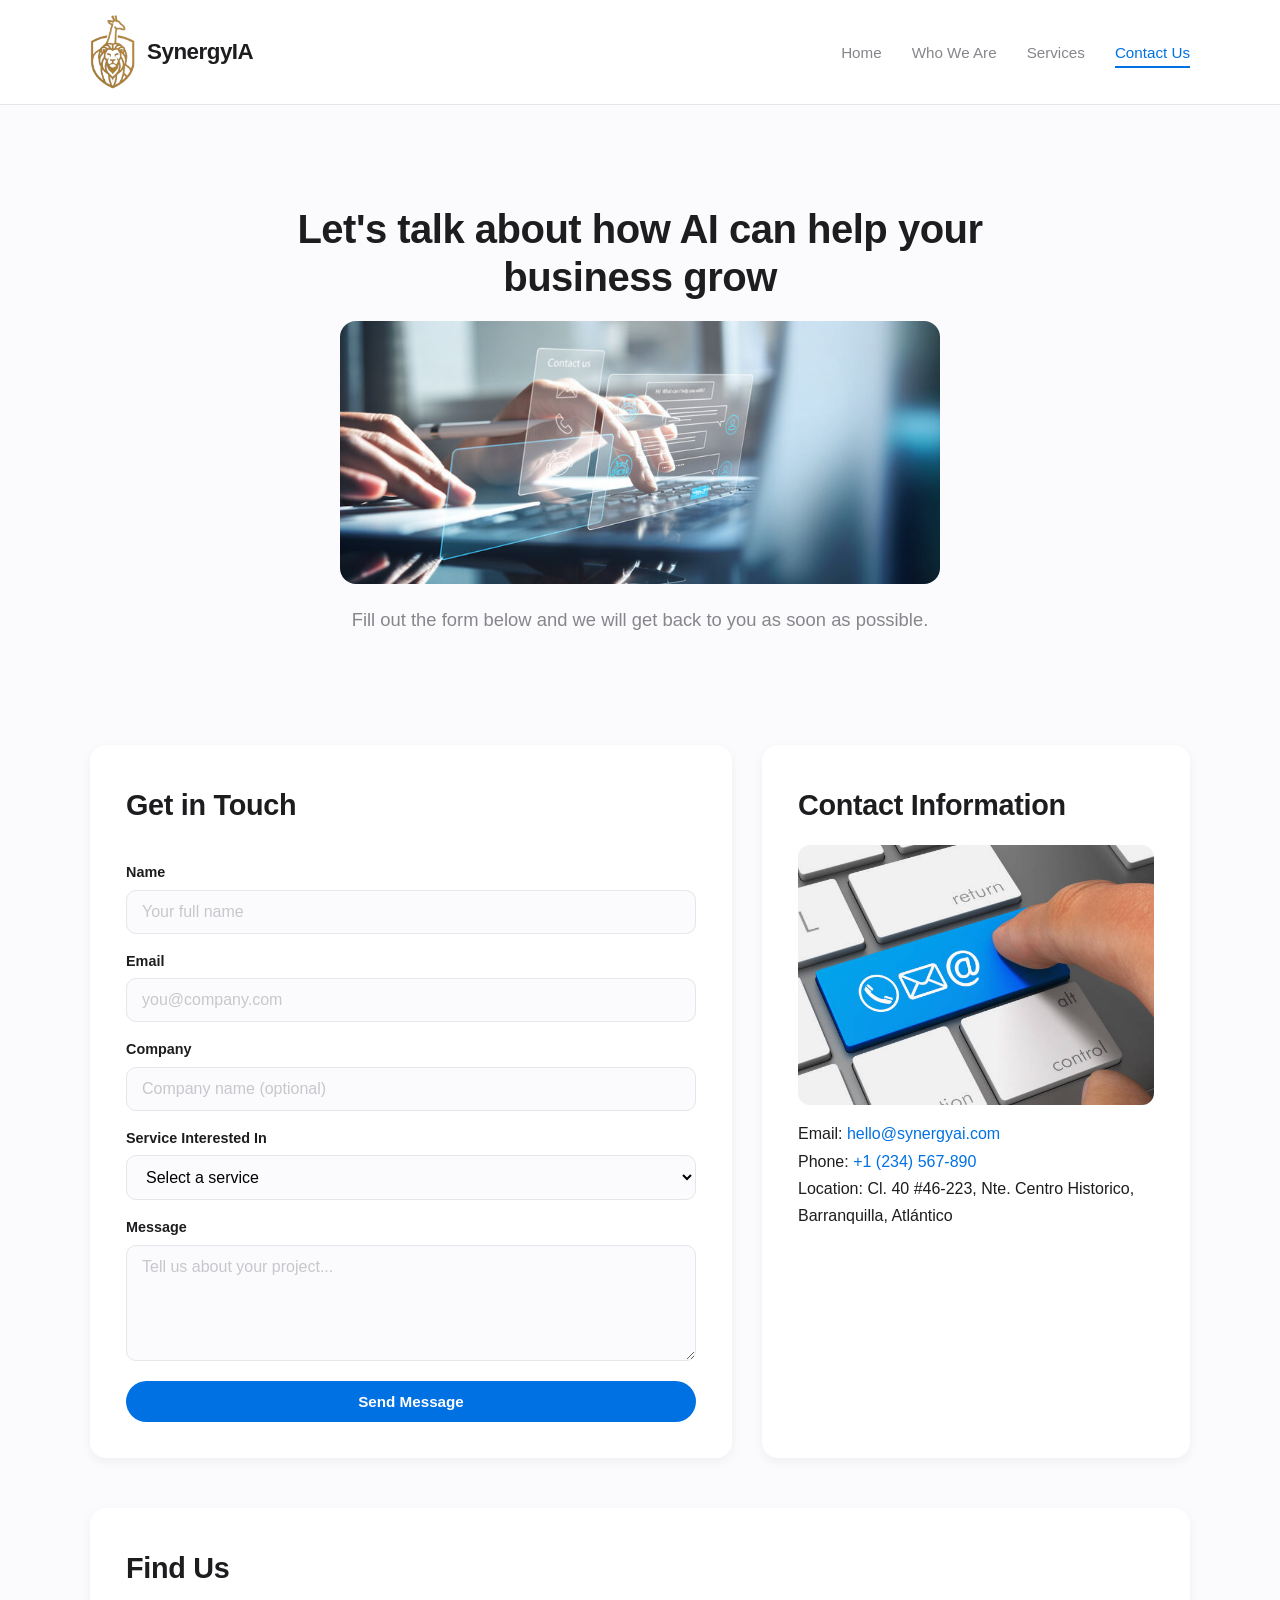
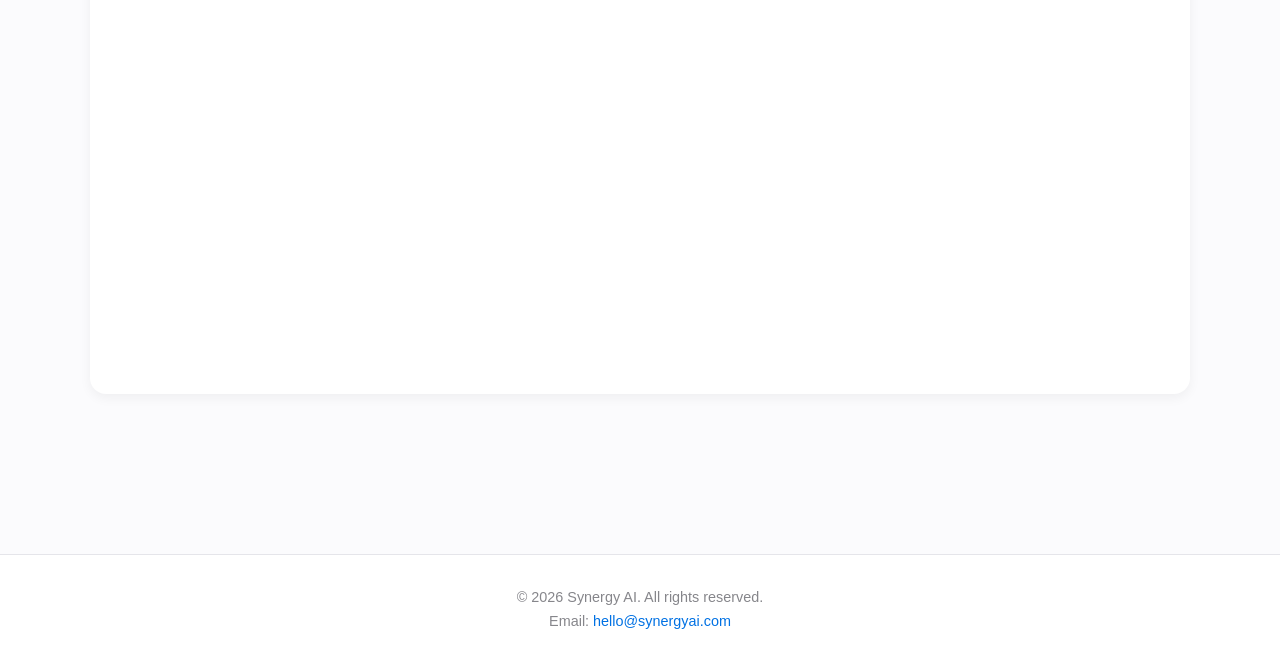
==== commit 6d8822b0: "update code and file" ====
--- a/contact.html
+++ b/contact.html
@@ -3,16 +3,19 @@
 <head>
     <meta charset="UTF-8">
     <meta name="viewport" content="width=device-width, initial-scale=1.0">
-    <title>Contact | Synergy AI</title>
-    <meta name="description" content="Contact Synergy AI for AI consulting, strategy, implementation, and training services.">
-    <link rel="stylesheet" href="styles.css">
+    <title>Contact | SynergyIA</title>
+    <meta name="description" content="Contact SynergyIA for AI consulting, strategy, implementation, and training services.">
+    <link rel="stylesheet" href="old.css">
     <link rel="icon" type="image/png" href="SynergyIA.png">
 </head>
 <body>
+
     <header class="site-header">
         <div class="container">
-            <img class="logo" src="SynergyIA.png" alt="SynergyIA logo">
-            <h1>Contact Us</h1>
+            <a href="index.html" class="logo-container">
+                <img class="logo" src="SynergyIA.png" alt="SynergyIA logo">
+                <span class="logo-text">SynergyIA</span>
+            </a>
             <nav>
                 <ul class="nav-menu">
                     <li><a href="index.html">Home</a></li>
@@ -25,8 +28,9 @@
     </header>
 
     <main class="container">
-        <section class="card">
-            <h2>Let’s talk about how AI can help your business grow</h2>
+        <section class="hero">
+            <h1>Let's talk about how AI can help your business grow</h1>
+            <img class="hero-img" src="contactus.jpg" alt="Contact Us">
             <p>Fill out the form below and we will get back to you as soon as possible.</p>
         </section>
 
@@ -36,13 +40,13 @@
 
                 <form action="#" method="post">
                     <label for="name">Name</label>
-                    <input type="text" id="name" name="name" required>
+                    <input type="text" id="name" name="name" placeholder="Your full name" required>
 
                     <label for="email">Email</label>
-                    <input type="email" id="email" name="email" required>
+                    <input type="email" id="email" name="email" placeholder="you@company.com" required>
 
                     <label for="company">Company</label>
-                    <input type="text" id="company" name="company">
+                    <input type="text" id="company" name="company" placeholder="Company name (optional)">
 
                     <label for="service">Service Interested In</label>
                     <select id="service" name="service">
@@ -54,7 +58,7 @@
                     </select>
 
                     <label for="message">Message</label>
-                    <textarea id="message" name="message" rows="5" required></textarea>
+                    <textarea id="message" name="message" rows="5" placeholder="Tell us about your project..." required></textarea>
 
                     <button type="submit" class="btn">Send Message</button>
                 </form>
@@ -62,6 +66,7 @@
 
             <div class="card">
                 <h2>Contact Information</h2>
+                <img class="card-img" src="contacti.jpg" alt="Contact Information">
                 <p>Email: <a href="mailto:hello@synergyai.com">hello@synergyai.com</a></p>
                 <p>Phone: <a href="tel:+1234567890">+1 (234) 567-890</a></p>
                 <p>Location: Cl. 40 #46-223, Nte. Centro Historico, Barranquilla, Atlántico</p>
@@ -70,22 +75,24 @@
 
         <section class="card">
             <h2>Find Us</h2>
-            <iframe
-                src="https://www.google.com/maps/embed?pb=!1m18!1m12!1m3!1d3916.6663840545234!2d-74.78323822630094!3d10.98853455524828!2m3!1f0!2f0!3f0!3m2!1i1024!2i768!4f13.1!3m3!1m2!1s0x8ef42d0025832995%3A0x6ee5ef55547f7da6!2sRiwi!5e0!3m2!1ses-419!2sco!4v1775867979287!5m2!1ses-419!2sco"
-                width="100%"
-                height="300"
-                style="border:0;"
-                allowfullscreen=""
-                loading="lazy"
-                referrerpolicy="no-referrer-when-downgrade">
-            </iframe>
+            <div class="map-container">
+                <iframe
+                    src="https://www.google.com/maps/embed?pb=!1m18!1m12!1m3!1d3916.6663840545234!2d-74.78323822630094!3d10.98853455524828!2m3!1f0!2f0!3f0!3m2!1i1024!2i768!4f13.1!3m3!1m2!1s0x8ef42d0025832995%3A0x6ee5ef55547f7da6!2sRiwi!5e0!3m2!1ses-419!2sco!4v1775867979287!5m2!1ses-419!2sco"
+                    title="SynergyIA office location"
+                    allowfullscreen=""
+                    loading="lazy"
+                    referrerpolicy="no-referrer-when-downgrade">
+                </iframe>
+            </div>
         </section>
     </main>
 
     <footer class="site-footer">
         <div class="container">
-            <p>© 2024 Synergy AI. All rights reserved.</p>
+            <p>© 2026 Synergy AI. All rights reserved.</p>
+            <p>Email: <a href="mailto:hello@synergyai.com">hello@synergyai.com</a></p>
         </div>
     </footer>
+
 </body>
 </html>
--- a/old.css
+++ b/old.css
@@ -0,0 +1,530 @@
+:root {
+    --primary-color: #0071e3;
+    --primary-hover: #005bb5;
+    --bg-color: #fbfbfd;
+    --text-main: #1d1d1f;
+    --text-muted: #86868b;
+    --card-bg: #ffffff;
+    --border-color: #e5e5ea;
+    --shadow-soft: 0 4px 12px rgba(0, 0, 0, 0.05);
+    --shadow-hover: 0 10px 24px rgba(0, 0, 0, 0.08);
+    --radius: 16px;
+    --transition: all 0.3s ease;
+}
+
+*,
+*::before,
+*::after {
+    margin: 0;
+    padding: 0;
+    box-sizing: border-box;
+}
+
+body {
+    font-family: -apple-system, BlinkMacSystemFont, "Segoe UI", Roboto, Oxygen, Ubuntu, Cantarell, sans-serif;
+    background-color: var(--bg-color);
+    color: var(--text-main);
+    line-height: 1.7;
+    -webkit-font-smoothing: antialiased;
+}
+
+/* Todas las imágenes responsivas por defecto */
+img {
+    max-width: 100%;
+    height: auto;
+    display: block;
+}
+
+a {
+    color: var(--primary-color);
+    text-decoration: none;
+    transition: var(--transition);
+}
+
+a:hover {
+    color: var(--primary-hover);
+}
+
+.container {
+    width: 90%;
+    max-width: 1100px;
+    margin: 0 auto;
+}
+
+.site-header {
+    background-color: rgba(255, 255, 255, 0.85);
+    backdrop-filter: blur(12px);
+    border-bottom: 1px solid var(--border-color);
+    padding: 15px 0;
+    position: sticky;
+    top: 0;
+    z-index: 100;
+}
+
+.site-header .container {
+    display: flex;
+    justify-content: space-between;
+    align-items: center;
+}
+
+.logo-container {
+    display: flex;
+    align-items: center;
+    gap: 12px;
+    text-decoration: none;
+    color: var(--text-main);
+}
+
+.logo-container:hover {
+    color: var(--primary-color);
+}
+
+.logo {
+    width: 45px;
+    height: auto;
+}
+
+.logo-text {
+    font-size: 1.4rem;
+    font-weight: 700;
+    letter-spacing: -0.5px;
+}
+
+.nav-menu {
+    list-style: none;
+    display: flex;
+    gap: 30px;
+}
+
+.nav-menu a {
+    text-decoration: none;
+    color: var(--text-muted);
+    font-weight: 500;
+    font-size: 0.95rem;
+    transition: var(--transition);
+    padding: 5px 0;
+    position: relative;
+}
+
+.nav-menu a::after {
+    content: "";
+    position: absolute;
+    bottom: -2px;
+    left: 0;
+    width: 0;
+    height: 2px;
+    background-color: var(--primary-color);
+    transition: var(--transition);
+}
+
+.nav-menu a:hover::after,
+.nav-menu a.active::after {
+    width: 100%;
+}
+
+.nav-menu a:hover,
+.nav-menu a.active {
+    color: var(--primary-color);
+}
+
+main {
+    padding: 60px 0;
+}
+
+section {
+    margin-bottom: 50px;
+}
+
+h1 {
+    font-size: 2.5rem;
+    font-weight: 700;
+    letter-spacing: -0.5px;
+    line-height: 1.2;
+    margin-bottom: 20px;
+}
+
+h2 {
+    font-size: 1.8rem;
+    font-weight: 600;
+    letter-spacing: -0.3px;
+    margin-bottom: 15px;
+}
+
+h3 {
+    font-size: 1.2rem;
+    font-weight: 600;
+    margin-bottom: 10px;
+}
+
+.section-title {
+    text-align: center;
+    font-size: 2rem;
+    margin-bottom: 10px;
+}
+
+.section-subtitle {
+    text-align: center;
+    color: var(--text-muted);
+    margin-bottom: 40px;
+    font-size: 1.05rem;
+}
+
+.hero {
+    text-align: center;
+    padding: 40px 20px;
+    max-width: 800px;
+    margin: 0 auto 50px auto;
+}
+
+.hero p {
+    color: var(--text-muted);
+    font-size: 1.15rem;
+    margin-bottom: 20px;
+}
+
+.hero-highlight {
+    font-weight: 600;
+    color: var(--text-main);
+    font-size: 1.1rem;
+}
+
+.hero-img {
+    border-radius: var(--radius);
+    margin: 20px auto;
+    max-width: 600px;
+}
+
+.card {
+    background-color: var(--card-bg);
+    padding: 35px;
+    border-radius: var(--radius);
+    border: 1px solid transparent;
+    box-shadow: var(--shadow-soft);
+    transition: var(--transition);
+}
+
+.card:hover {
+    box-shadow: var(--shadow-hover);
+    transform: translateY(-4px);
+}
+
+.card-img {
+    width: 100%;
+    max-height: 300px;
+    object-fit: cover;
+    border-radius: 12px;
+    margin: 15px 0;
+}
+
+.service-img {
+    width: 100%;
+    max-height: 200px;
+    object-fit: cover;
+    border-radius: 12px;
+    margin: 15px 0;
+}
+
+.price {
+    font-weight: 700;
+    color: var(--primary-color);
+    font-size: 1.1rem;
+    margin-top: 10px;
+}
+
+.cta {
+    text-align: center;
+    background: linear-gradient(135deg, #0071e3 0%, #005bb5 100%);
+    color: white;
+}
+
+.cta h2 {
+    color: white;
+}
+
+.cta p {
+    color: rgba(255, 255, 255, 0.85);
+    margin-bottom: 10px;
+}
+
+.cta .btn {
+    background-color: white;
+    color: var(--primary-color);
+}
+
+.cta .btn:hover {
+    background-color: #f0f0f0;
+}
+
+.grid {
+    display: grid;
+    grid-template-columns: repeat(auto-fit, minmax(280px, 1fr));
+    gap: 30px;
+}
+
+.grid-2 {
+    grid-template-columns: repeat(auto-fit, minmax(300px, 1fr));
+    max-width: 750px;
+    margin: 0 auto;
+}
+
+.benefits-list {
+    list-style: none;
+    text-align: left;
+    max-width: 600px;
+    margin: 30px auto;
+}
+
+.benefits-list li {
+    display: flex;
+    align-items: center;
+    gap: 15px;
+    padding: 15px 0;
+    border-bottom: 1px solid var(--border-color);
+    font-size: 1rem;
+    color: var(--text-main);
+}
+
+.benefits-list li:last-child {
+    border-bottom: none;
+}
+
+.benefit-img {
+    width: auto;
+    height: 100px;
+    object-fit: cover;
+    border-radius: 10px;
+    flex-shrink: 0;
+}
+
+/* Lista de industrias */
+.industries-list {
+    list-style: none;
+    display: grid;
+    grid-template-columns: repeat(auto-fit, minmax(180px, 1fr));
+    gap: 12px;
+    margin-top: 15px;
+}
+
+.industries-list li {
+    background-color: var(--bg-color);
+    padding: 12px 18px;
+    border-radius: 10px;
+    font-size: 0.95rem;
+    text-align: center;
+    border: 1px solid var(--border-color);
+    transition: var(--transition);
+}
+
+.industries-list li:hover {
+    border-color: var(--primary-color);
+    color: var(--primary-color);
+}
+
+.btn {
+    display: inline-block;
+    margin-top: 20px;
+    padding: 12px 28px;
+    background-color: var(--primary-color);
+    color: white;
+    border-radius: 30px;
+    text-decoration: none;
+    font-weight: 600;
+    font-size: 0.95rem;
+    transition: var(--transition);
+    border: none;
+    cursor: pointer;
+}
+
+.btn:hover {
+    background-color: var(--primary-hover);
+    transform: scale(1.05);
+    color: white;
+}
+
+form {
+    display: flex;
+    flex-direction: column;
+}
+
+label {
+    margin-top: 15px;
+    margin-bottom: 5px;
+    font-size: 0.9rem;
+    font-weight: 600;
+    color: var(--text-main);
+}
+
+input,
+select,
+textarea {
+    padding: 12px 15px;
+    border-radius: 10px;
+    border: 1px solid var(--border-color);
+    background-color: var(--bg-color);
+    font-family: inherit;
+    font-size: 1rem;
+    transition: var(--transition);
+    outline: none;
+}
+
+input:focus,
+select:focus,
+textarea:focus {
+    border-color: var(--primary-color);
+    box-shadow: 0 0 0 3px rgba(0, 113, 227, 0.15);
+}
+
+input::placeholder,
+textarea::placeholder {
+    color: #c7c7cc;
+}
+
+.contact-grid {
+    display: grid;
+    grid-template-columns: 1.5fr 1fr;
+    gap: 30px;
+}
+
+.team-card {
+    background-color: var(--card-bg);
+    padding: 35px;
+    border-radius: var(--radius);
+    box-shadow: var(--shadow-soft);
+    text-align: center;
+    transition: var(--transition);
+}
+
+.team-card:hover {
+    box-shadow: var(--shadow-hover);
+    transform: translateY(-4px);
+}
+
+.team-avatar {
+    width: 120px;
+    height: 120px;
+    border-radius: 50%;
+    object-fit: cover;
+    margin: 0 auto 15px auto;
+    border: 3px solid var(--bg-color);
+    box-shadow: var(--shadow-soft);
+}
+
+.team-role {
+    color: var(--primary-color);
+    font-weight: 600;
+    margin-bottom: 10px;
+    font-size: 0.9rem;
+    text-transform: uppercase;
+    letter-spacing: 0.5px;
+}
+
+details {
+    border-bottom: 1px solid var(--border-color);
+    padding: 15px 0;
+}
+
+details:last-of-type {
+    border-bottom: none;
+}
+
+summary {
+    cursor: pointer;
+    font-weight: 600;
+    font-size: 1.05rem;
+    color: var(--text-main);
+    padding: 5px 0;
+    transition: var(--transition);
+    list-style: none; /* Quita la flecha por defecto en algunos navegadores */
+}
+
+summary::before {
+    content: "+ ";
+    color: var(--primary-color);
+    font-weight: 700;
+    margin-right: 8px;
+}
+
+details[open] summary::before {
+    content: "− ";
+}
+
+summary:hover {
+    color: var(--primary-color);
+}
+
+details p {
+    color: var(--text-muted);
+    padding: 10px 0 5px 22px;
+    line-height: 1.6;
+}
+
+.map-container {
+    border-radius: 12px;
+    overflow: hidden;
+    margin-top: 15px;
+}
+
+.map-container iframe {
+    width: 100%;
+    height: 350px;
+    border: none;
+    display: block;
+}
+
+.site-footer {
+    background-color: white;
+    border-top: 1px solid var(--border-color);
+    text-align: center;
+    padding: 30px 20px;
+    margin-top: 50px;
+    font-size: 0.9rem;
+    color: var(--text-muted);
+}
+
+.site-footer a {
+    color: var(--primary-color);
+    text-decoration: none;
+    font-weight: 500;
+}
+
+.site-footer a:hover {
+    text-decoration: underline;
+}
+
+@media (max-width: 768px) {
+    .site-header .container {
+        flex-direction: column;
+        gap: 15px;
+    }
+
+    .nav-menu {
+        flex-wrap: wrap;
+        justify-content: center;
+        gap: 15px;
+    }
+
+    .contact-grid {
+        grid-template-columns: 1fr;
+    }
+
+    h1 {
+        font-size: 1.9rem;
+    }
+
+    h2 {
+        font-size: 1.5rem;
+    }
+
+    .hero {
+        padding: 30px 15px;
+    }
+
+    .card {
+        padding: 25px;
+    }
+
+    .benefits-list li {
+        flex-direction: column;
+        text-align: center;
+    }
+}
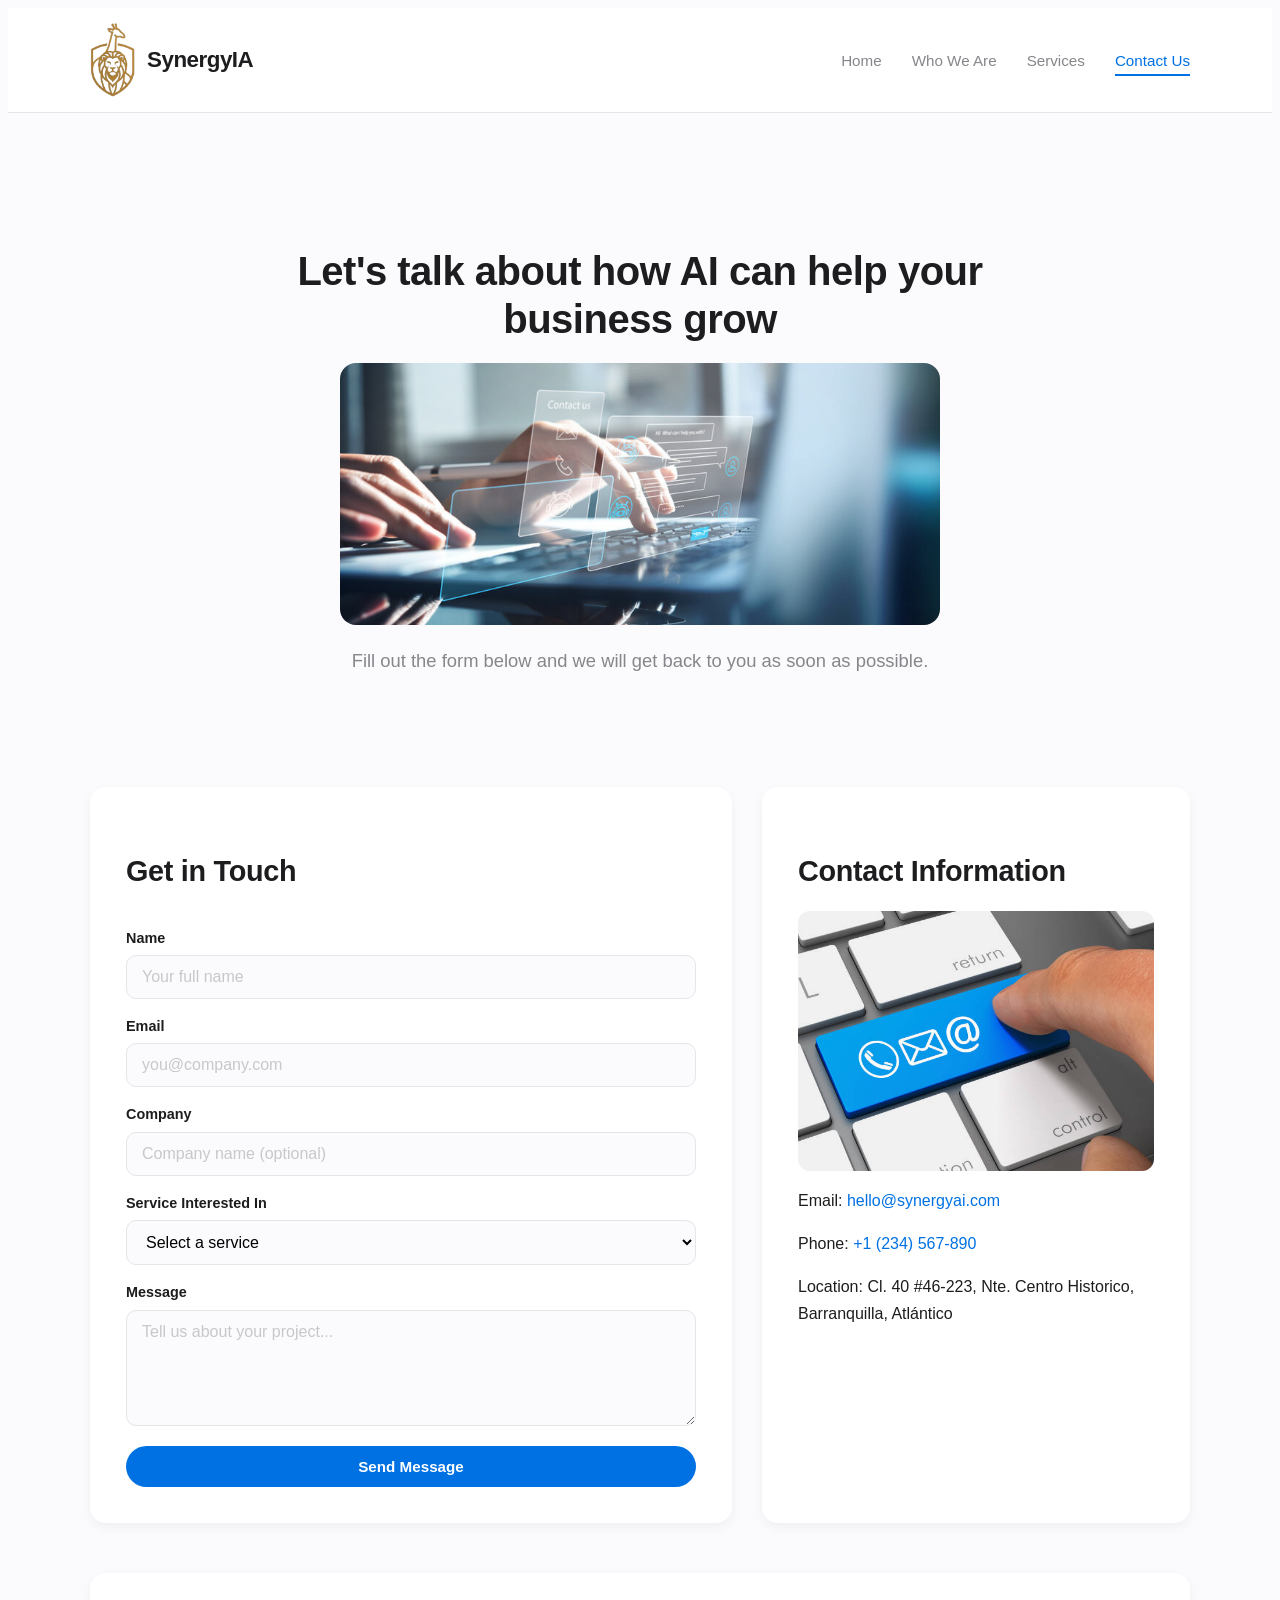
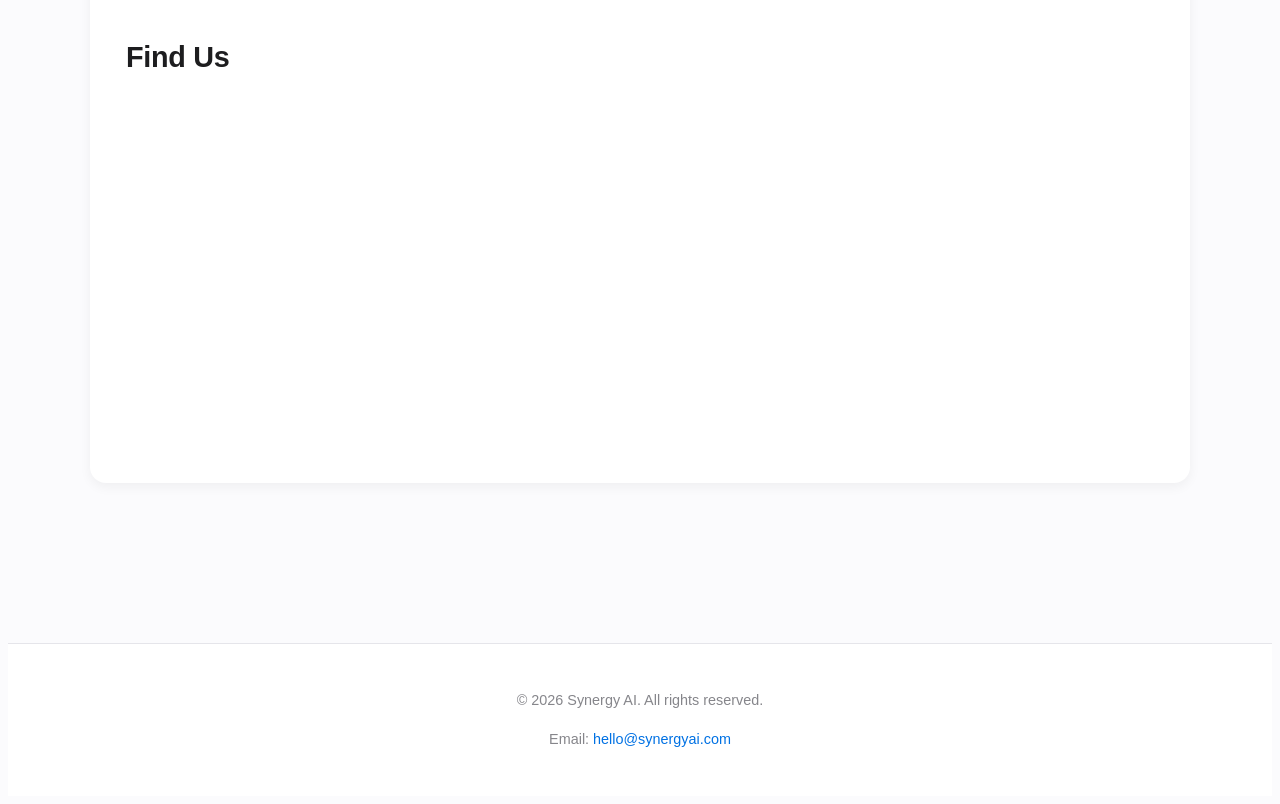
==== commit 9c65834d: "update images files" ====
--- a/contact.html
+++ b/contact.html
@@ -5,15 +5,19 @@
     <meta name="viewport" content="width=device-width, initial-scale=1.0">
     <title>Contact | SynergyIA</title>
     <meta name="description" content="Contact SynergyIA for AI consulting, strategy, implementation, and training services.">
-    <link rel="stylesheet" href="old.css">
-    <link rel="icon" type="image/png" href="SynergyIA.png">
+    <link rel="stylesheet" href="style.css">
+    <link rel="icon" type="image/png" href="images/SynergyIA.png">
+    <link rel="preconnect" href="https://fonts.googleapis.com">
+    <link rel="preconnect" href="https://fonts.gstatic.com" crossorigin>
+    <link href="https://fonts.googleapis.com/css2?family=Inter:ital,opsz,wght@0,14..32,100..900;1,14..32,100..900&display=swap" rel="stylesheet">
+    <link href="https://fonts.googleapis.com/css2?family=Inter:ital,opsz,wght@0,14..32,100..900;1,14..32,100..900&family=Montserrat:ital,wght@0,100..900;1,100..900&display=swap" rel="stylesheet">
 </head>
 <body>
 
     <header class="site-header">
         <div class="container">
             <a href="index.html" class="logo-container">
-                <img class="logo" src="SynergyIA.png" alt="SynergyIA logo">
+                <img class="logo" src="images/SynergyIA.png" alt="SynergyIA logo">
                 <span class="logo-text">SynergyIA</span>
             </a>
             <nav>
@@ -30,7 +34,7 @@
     <main class="container">
         <section class="hero">
             <h1>Let's talk about how AI can help your business grow</h1>
-            <img class="hero-img" src="contactus.jpg" alt="Contact Us">
+            <img class="hero-img" src="images/contactus.jpg" alt="Contact Us">
             <p>Fill out the form below and we will get back to you as soon as possible.</p>
         </section>
 
@@ -66,7 +70,7 @@
 
             <div class="card">
                 <h2>Contact Information</h2>
-                <img class="card-img" src="contacti.jpg" alt="Contact Information">
+                <img class="card-img" src="images/contacti.jpg" alt="Contact Information">
                 <p>Email: <a href="mailto:hello@synergyai.com">hello@synergyai.com</a></p>
                 <p>Phone: <a href="tel:+1234567890">+1 (234) 567-890</a></p>
                 <p>Location: Cl. 40 #46-223, Nte. Centro Historico, Barranquilla, Atlántico</p>
--- a/style.css
+++ b/style.css
@@ -0,0 +1,496 @@
+
+:root {
+    --primary-color: #0071e3;
+    --primary-hover: #005bb5;
+    --bg-color: #fbfbfd;
+    --text-main: #1d1d1f;
+    --text-muted: #86868b;
+    --card-bg: #ffffff;
+    --border-color: #e5e5ea;
+    --shadow-soft: 0 4px 12px rgba(0, 0, 0, 0.05);
+    --shadow-hover: 0 10px 24px rgba(0, 0, 0, 0.08);
+    --radius: 16px;
+    --transition: all 0.3s ease;
+}
+
+*::after {
+    margin: 0;
+    padding: 0;
+    box-sizing: border-box;
+}
+
+body {
+    font-family: 'Inter', -apple-system, BlinkMacSystemFont, "Segoe UI", Roboto, Oxygen, Ubuntu, Cantarell, sans-serif;
+    background-color: var(--bg-color);
+    color: var(--text-main);
+    line-height: 1.7;
+    -webkit-font-smoothing: antialiased;
+}
+
+img {
+    max-width: 100%;
+    height: auto;
+    display: block;
+}
+
+a {
+    color: var(--primary-color);
+    text-decoration: none;
+    transition: var(--transition);
+}
+
+a:hover {
+    color: var(--primary-hover);
+}
+
+.container {
+    width: 90%;
+    max-width: 1100px;
+    margin: 0 auto;
+}
+
+.site-header {
+    background-color: rgba(255, 255, 255, 0.85);
+    backdrop-filter: blur(12px);
+    border-bottom: 1px solid var(--border-color);
+    padding: 15px 0;
+    position: sticky;
+    top: 0;
+    z-index: 100;
+}
+
+.site-header .container {
+    display: flex;
+    justify-content: space-between;
+    align-items: center;
+}
+
+.logo-container {
+    display: flex;
+    align-items: center;
+    gap: 12px;
+    text-decoration: none;
+    color: var(--text-main);
+}
+
+.logo-container:hover {
+    color: var(--primary-color);
+}
+
+.logo {
+    width: 45px;
+    height: auto;
+}
+
+.logo-text {
+    /* Aplicado Montserrat */
+    font-family: 'Montserrat', sans-serif;
+    font-size: 1.4rem;
+    font-weight: 700;
+    letter-spacing: -0.5px;
+}
+
+.nav-menu {
+    list-style: none;
+    display: flex;
+    gap: 30px;
+}
+
+.nav-menu a {
+    text-decoration: none;
+    color: var(--text-muted);
+    font-weight: 500;
+    font-size: 0.95rem;
+    transition: var(--transition);
+    padding: 5px 0;
+    position: relative;
+}
+
+.nav-menu a::after {
+    content: "";
+    position: absolute;
+    bottom: -2px;
+    left: 0;
+    width: 0;
+    height: 2px;
+    background-color: var(--primary-color);
+    transition: var(--transition);
+}
+
+.nav-menu a:hover::after,
+.nav-menu a.active::after {
+    width: 100%;
+}
+
+.nav-menu a:hover,
+.nav-menu a.active {
+    color: var(--primary-color);
+}
+
+main {
+    padding: 60px 0;
+}
+
+section {
+    margin-bottom: 50px;
+}
+
+h1 {
+    font-family: 'Montserrat', sans-serif;
+    font-size: 2.5rem;
+    font-weight: 700;
+    letter-spacing: -0.5px;
+    line-height: 1.2;
+    margin-bottom: 20px;
+}
+
+h2 {
+    font-family: 'Montserrat', sans-serif;
+    font-size: 1.8rem;
+    font-weight: 600;
+    letter-spacing: -0.3px;
+    margin-bottom: 15px;
+}
+
+h3 {
+    font-family: 'Montserrat', sans-serif;
+    font-size: 1.2rem;
+    font-weight: 600;
+    margin-bottom: 10px;
+}
+
+.section-title {
+    text-align: center;
+    font-size: 2rem;
+    margin-bottom: 10px;
+}
+
+.section-subtitle {
+    text-align: center;
+    color: var(--text-muted);
+    margin-bottom: 40px;
+    font-size: 1.05rem;
+}
+
+.hero {
+    text-align: center;
+    padding: 40px 20px;
+    max-width: 800px;
+    margin: 0 auto 50px auto;
+}
+
+.hero p {
+    color: var(--text-muted);
+    font-size: 1.15rem;
+    margin-bottom: 20px;
+}
+
+.hero-highlight {
+    font-weight: 600;
+    color: var(--text-main);
+    font-size: 1.1rem;
+}
+
+.hero-img {
+    border-radius: var(--radius);
+    margin: 20px auto;
+    max-width: 600px;
+}
+
+.card {
+    background-color: var(--card-bg);
+    padding: 35px;
+    border-radius: var(--radius);
+    border: 1px solid transparent;
+    box-shadow: var(--shadow-soft);
+    transition: var(--transition);
+}
+
+.card:hover {
+    box-shadow: var(--shadow-hover);
+    transform: translateY(-4px);
+}
+
+.card-img {
+    width: 100%;
+    max-height: 400px;
+    object-fit: cover;
+    border-radius: 12px;
+    margin: 15px 0;
+}
+
+.service-img {
+    width: 100%;
+    max-height: 200px;
+    object-fit: cover;
+    border-radius: 12px;
+    margin: 15px 0;
+}
+
+.price {
+    font-weight: 700;
+    color: var(--primary-color);
+    font-size: 1.1rem;
+    margin-top: 10px;
+}
+
+.cta {
+    text-align: center;
+    background: linear-gradient(135deg, #0071e3 0%, #005bb5 100%);
+    color: white;
+}
+
+.cta h2 {
+    color: white;
+}
+
+.cta p {
+    color: rgba(255, 255, 255, 0.85);
+    margin-bottom: 10px;
+}
+
+.cta .btn {
+    background-color: white;
+    color: var(--primary-color);
+}
+
+.cta .btn:hover {
+    background-color: #f0f0f0;
+}
+
+.grid {
+    display: grid;
+    grid-template-columns: repeat(auto-fit, minmax(280px, 1fr));
+    gap: 30px;
+}
+
+.grid-2 {
+    grid-template-columns: repeat(auto-fit, minmax(300px, 1fr));
+    max-width: 750px;
+    margin: 0 auto;
+}
+
+.benefits-list {
+    list-style: none;
+    text-align: left;
+    max-width: 600px;
+    margin: 30px auto;
+}
+
+.benefits-list li {
+    display: flex;
+    align-items: center;
+    gap: 15px;
+    padding: 15px 0;
+    border-bottom: 1px solid var(--border-color);
+    font-size: 1rem;
+    color: var(--text-main);
+}
+
+.benefits-list li:last-child {
+    border-bottom: none;
+}
+
+.benefit-img {
+    width: auto;
+    height: 100px;
+    object-fit: cover;
+    border-radius: 10px;
+    flex-shrink: 0;
+}
+
+.industries-list {
+    list-style: none;
+    display: grid;
+    grid-template-columns: repeat(auto-fit, minmax(180px, 1fr));
+    gap: 12px;
+    margin-top: 15px;
+}
+
+.industries-list li {
+    background-color: var(--bg-color);
+    padding: 12px 18px;
+    border-radius: 10px;
+    font-size: 0.95rem;
+    text-align: center;
+    border: 1px solid var(--border-color);
+    transition: var(--transition);
+}
+
+.industries-list li:hover {
+    border-color: var(--primary-color);
+    color: var(--primary-color);
+}
+
+.btn {
+    font-family: 'Montserrat', sans-serif;
+    display: inline-block;
+    margin-top: 20px;
+    padding: 12px 28px;
+    background-color: var(--primary-color);
+    color: white;
+    border-radius: 30px;
+    text-decoration: none;
+    font-weight: 600;
+    font-size: 0.95rem;
+    transition: var(--transition);
+    border: none;
+    cursor: pointer;
+}
+
+.btn:hover {
+    background-color: var(--primary-hover);
+    transform: scale(1.05);
+    color: white;
+}
+
+form {
+    display: flex;
+    flex-direction: column;
+}
+
+label {
+    margin-top: 15px;
+    margin-bottom: 5px;
+    font-size: 0.9rem;
+    font-weight: 600;
+    color: var(--text-main);
+}
+
+input,
+select,
+textarea {
+    padding: 12px 15px;
+    border-radius: 10px;
+    border: 1px solid var(--border-color);
+    background-color: var(--bg-color);
+    font-family: inherit;
+    font-size: 1rem;
+    transition: var(--transition);
+    outline: none;
+}
+
+input:focus,
+select:focus,
+textarea:focus {
+    border-color: var(--primary-color);
+    box-shadow: 0 0 0 3px rgba(0, 113, 227, 0.15);
+}
+
+input::placeholder,
+textarea::placeholder {
+    color: #c7c7cc;
+}
+
+.contact-grid {
+    display: grid;
+    grid-template-columns: 1.5fr 1fr;
+    gap: 30px;
+}
+
+.team-card {
+    background-color: var(--card-bg);
+    padding: 35px;
+    border-radius: var(--radius);
+    box-shadow: var(--shadow-soft);
+    text-align: center;
+    transition: var(--transition);
+}
+
+.team-card:hover {
+    box-shadow: var(--shadow-hover);
+    transform: translateY(-4px);
+}
+
+.team-avatar {
+    width: 120px;
+    height: 120px;
+    border-radius: 50%;
+    object-fit: cover;
+    margin: 0 auto 15px auto;
+    border: 3px solid var(--bg-color);
+    box-shadow: var(--shadow-soft);
+}
+
+.team-role {
+    color: var(--primary-color);
+    font-weight: 600;
+    margin-bottom: 10px;
+    font-size: 0.9rem;
+    text-transform: uppercase;
+    letter-spacing: 0.5px;
+}
+
+details {
+    border-bottom: 1px solid var(--border-color);
+    padding: 15px 0;
+}
+
+details:last-of-type {
+    border-bottom: none;
+}
+
+summary {
+    cursor: pointer;
+    font-weight: 600;
+    font-size: 1.05rem;
+    color: var(--text-main);
+    padding: 5px 0;
+    transition: var(--transition);
+    list-style: none; 
+}
+
+summary::before {
+    content: "+ ";
+    color: var(--primary-color);
+    font-weight: 700;
+    margin-right: 8px;
+}
+
+details[open] summary::before {
+    content: "− ";
+}
+
+summary:hover {
+    color: var(--primary-color);
+}
+
+details p {
+    color: var(--text-muted);
+    padding: 10px 0 5px 22px;
+    line-height: 1.6;
+}
+
+.map-container {
+    border-radius: 12px;
+    overflow: hidden;
+    margin-top: 15px;
+}
+
+.map-container iframe {
+    width: 100%;
+    height: 350px;
+    border: none;
+    display: block;
+}
+
+.site-footer {
+    background-color: white;
+    border-top: 1px solid var(--border-color);
+    text-align: center;
+    padding: 30px 20px;
+    margin-top: 50px;
+    font-size: 0.9rem;
+    color: var(--text-muted);
+}
+
+.site-footer a {
+    color: var(--primary-color);
+    text-decoration: none;
+    font-weight: 500;
+}
+
+.site-footer a:hover {
+    text-decoration: underline;
+}
+
